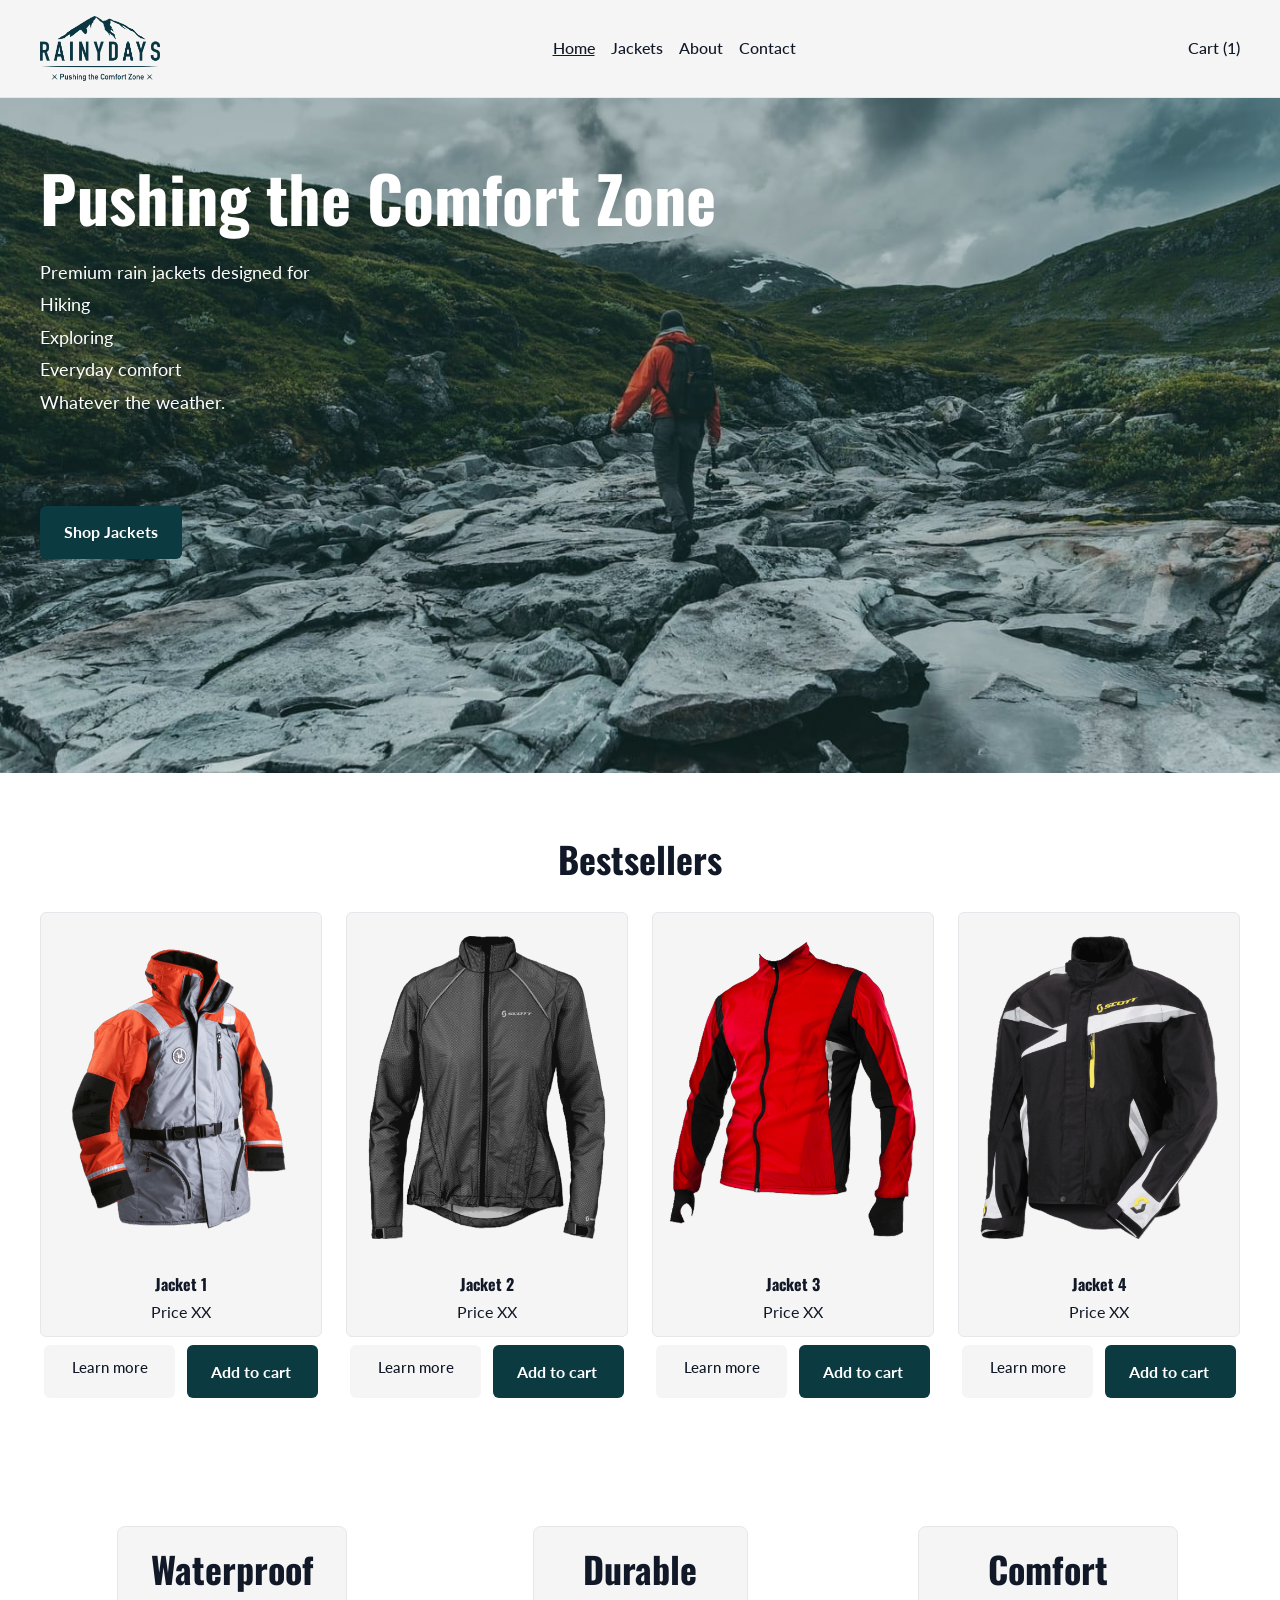
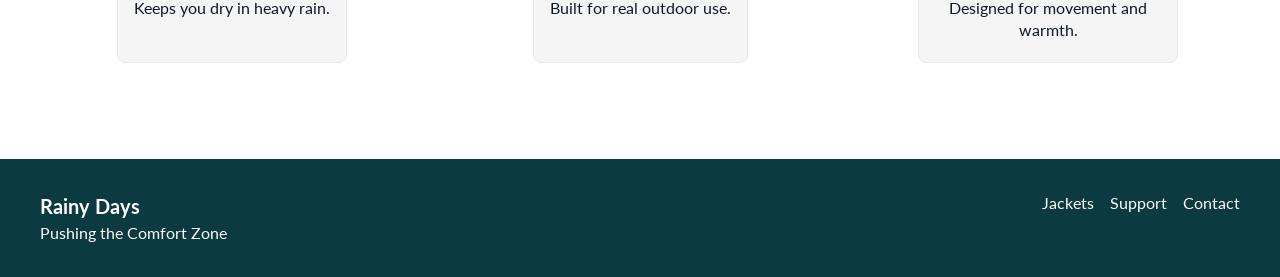
==== index.html @ eaa7d9b7 "Initial Rainy Days HTML and CSS project" ====
<!DOCTYPE html>
<html lang="en">
<head>
  <meta charset="UTF-8" />
  <meta name="viewport" content="width=device-width, initial-scale=1.0" />

  <title>Rainy Days | Home</title>
  <meta
    name="description"
    content="Premium rain jackets designed for outdoor adventures. Stay dry, comfortable, and ready for any weather."
  />

  <link rel="stylesheet" href="css/styles.css" />
  <link href="https://fonts.googleapis.com/css2?family=Oswald:wght@400;600;700&family=Lato:wght@300;400;700&display=swap" rel="stylesheet">
</head>

<body>
  <header class="site-header">
    <div class="container">
      <nav class="main-nav">
        <a href="index.html" class="logo">
          <img src="images/logos/Logo.png" alt="Rainy Days logo" class="logo-image" />
        </a>

        <ul class="nav-links">
          <li><a href="index.html" aria-current="page">Home</a></li>
          <li><a href="jackets.html">Jackets</a></li>
          <li><a href="coming-soon.html">About</a></li>
          <li><a href="coming-soon.html">Contact</a></li>
        </ul>

        <a href="cart.html" class="cart-link">Cart (1)</a>
      </nav>
    </div>
  </header>

  <main>
    <section class="hero">
      <div class="container hero-content">
        <div class="hero-text">
          <h1>Pushing the Comfort Zone</h1>
          <p>
            Premium rain jackets designed for<br>
            Hiking<br>
            Exploring<br>
            Everyday comfort<br>
            Whatever the weather.
          </p>
          <a href="jackets.html" class="button hero-button">Shop Jackets</a>
        </div>
      </div>
    </section>

    <section class="bestsellers section-spacing">
      <div class="container">
        <h2 class="section-title">Bestsellers</h2>

        <div class="product-grid">
          <article class="product-card">

            <div class="product-card-box">
              <a href="product.html" class="product-image-link">
                <img src="images/products/Jacket-1.png" alt="Orange and grey waterproof jacket for outdoor adventures" />
              </a>

              <div class="product-card-body">
                <h3><a href="product.html" class="product-title-link">Jacket 1</a></h3>
                <p class="price">Price XX</p>
              </div>
            </div>

            <div class="product-card-actions">
              <a href="product.html" class="card-link">Learn more</a>
              <a href="cart.html" class="button">Add to cart</a>
            </div>

          </article>

          <article class="product-card">

            <div class="product-card-box">
              <a href="product.html" class="product-image-link">
                <img src="images/products/Jacket-2.png" alt="Lightweight grey outdoor jacket suitable for active use and changing weather conditions" />
              </a>

              <div class="product-card-body">
                <h3><a href="product.html" class="product-title-link">Jacket 2</a></h3>
                <p class="price">Price XX</p>
              </div>
            </div>

            <div class="product-card-actions">
              <a href="product.html" class="card-link">Learn more</a>
              <a href="cart.html" class="button">Add to cart</a>
            </div>

          </article>

          <article class="product-card">

            <div class="product-card-box">
              <a href="product.html" class="product-image-link">
                <img src="images/products/Jacket-3.png" alt="Red performance jacket designed for movement, comfort and outdoor activities" />
              </a>

              <div class="product-card-body">
                <h3><a href="product.html" class="product-title-link">Jacket 3</a></h3>
                <p class="price">Price XX</p>
              </div>
            </div>

            <div class="product-card-actions">
              <a href="product.html" class="card-link">Learn more</a>
              <a href="cart.html" class="button">Add to cart</a>
            </div>

          </article>

          <article class="product-card">

            <div class="product-card-box">
                            <a href="product.html" class="product-image-link">
                <img src="images/products/Jacket-4.png" alt="Black and grey technical rain jacket built for durability and everyday outdoor use" />
              </a>

              <div class="product-card-body">
                <h3><a href="product.html" class="product-title-link">Jacket 4</a></h3>
                <p class="price">Price XX</p>
              </div>
            </div>

            <div class="product-card-actions">
              <a href="product.html" class="card-link">Learn more</a>
              <a href="cart.html" class="button">Add to cart</a>
            </div>

          </article>
        </div>
      </div>
    </section>

    <section class="features section-spacing">
      <div class="container">
        <div class="feature-grid">
          <article class="feature-card">
            <h2>Waterproof</h2>
            <p>Keeps you dry in heavy rain.</p>
          </article>

          <article class="feature-card">
            <h2>Durable</h2>
            <p>Built for real outdoor use.</p>
          </article>

          <article class="feature-card">
            <h2>Comfort</h2>
            <p>Designed for movement and warmth.</p>
          </article>
        </div>
      </div>
    </section>
  </main>

  <footer class="site-footer">
    <div class="container footer-content">
      <div>
        <p class="footer-brand">Rainy Days</p>
        <p>Pushing the Comfort Zone</p>
      </div>

      <nav aria-label="Footer navigation">
        <ul class="footer-links">
          <li><a href="jackets.html">Jackets</a></li>
          <li><a href="coming-soon.html">Support</a></li>
          <li><a href="coming-soon.html">Contact</a></li>
        </ul>
      </nav>
    </div>
  </footer>
</body>
</html>
---- css/styles.css ----
/* =========================
   RESET
========================= */
* {
  margin: 0;
  padding: 0;
  box-sizing: border-box;
}

/* =========================
   ROOT / DESIGN TOKENS
========================= */
:root {
  --color-primary: #0b3a40;
  --color-primary-hover: #14646e;
  --color-background: #ffffff;
  --color-surface: #f5f5f5;
  --color-text: #111827;
  --color-muted: #6b7280;
  --color-border: #e5e7eb;

  --max-width: 1200px;
  --border-radius: 10px;
  --shadow-soft: 0 4px 12px rgba(0, 0, 0, 0.08);
}

/* =========================
   BASE
========================= */
html {
  scroll-behavior: smooth;
}

body {
  font-family: 'Lato', sans-serif;
  line-height: 1.5;
  background-color: var(--color-background);
  color: var(--color-text);
}

h1, h2, h3 {
  font-family: 'Oswald', sans-serif;
}

img {
  display: block;
  width: 100%;
  height: auto;
}

a {
  color: inherit;
}

.container {
  width: min(100% - 2rem, var(--max-width));
  margin: 0 auto;
}

.section-spacing {
  padding: 4rem 0;
}

/* =========================
   TYPOGRAPHY
========================= */
h1,
h2,
h3 {
  line-height: 1.2;
}

h1 {
  font-size: clamp(2.5rem, 5vw, 4.5rem);
}

h2 {
  font-size: clamp(1.75rem, 3vw, 2.25rem);
  margin-bottom: 1.5rem;
}

h3 {
  font-size: 1.25rem;
}

p {
  color: var(--color-text);
}

.price {
  font-weight: 700;
}
.section-title {
  text-align: center;
  margin-bottom: 2rem;
}

/* =========================
   BUTTONS / LINKS
========================= */
.button {
  display: inline-block;
  background-color: var(--color-primary);
  color: var(--color-background);
  text-decoration: none;
  padding: 0.9rem 1.5rem;
  border-radius: 6px;
  font-weight: 700;
  transition: background-color 0.2s ease;
}

.button:hover,
.button:focus-visible {
  background-color: var(--color-primary-hover);
}

.button-small {
  padding: 0.7rem 1rem;
  font-size: 0.95rem;
}

.text-link {
  text-decoration: none;
  font-weight: 600;
}

.text-link:hover,
.text-link:focus-visible {
  text-decoration: underline;
}

/* =========================
   HEADER / NAV
========================= */
.site-header {
  background-color: var(--color-surface);
  border-bottom: 1px solid var(--color-border);
  padding: 1rem 0;
}

.main-nav {
  display: grid;
  grid-template-columns: 1fr;
  gap: 1rem;
  align-items: center;
}

.logo {
  display: inline-block;
  text-decoration: none;
}

.logo-image {
  width: 120px;
  height: auto;
}

.nav-links {
  list-style: none;
  display: flex;
  flex-wrap: wrap;
  gap: 1rem;
}

.nav-links a,
.cart-link {
  text-decoration: none;
  font-weight: 500;
}

.nav-links a:hover,
.nav-links a:focus-visible,
.nav-links a[aria-current="page"],
.cart-link:hover,
.cart-link:focus-visible {
  text-decoration: underline;
}

/* =========================
   HERO
========================= */
.hero {
  min-height: 75vh;
  display: flex;
  align-items: flex-start;
  background-image:
    linear-gradient(rgba(11, 58, 64, 0.35), rgba(11, 58, 64, 0.2)),
    url("../images/hero/Hero.jpg");
  background-size: cover;
  background-position: center;
  background-repeat: no-repeat;
  color: var(--color-background);
}

.hero-content {
  padding: 6rem 0;
}

.hero-text {
  max-width: 48rem;
  display: flex;
  flex-direction: column;
  justify-content: center;
  gap: 1.5rem;
  margin-top: -2rem;
}

.hero-text h1 {
  color: var(--color-background);
  font-size: clamp(2.4rem, 5vw, 4.5rem);
  line-height: 1.1;
  max-width: 100%;
}

.hero-text p {
  color: var(--color-background);
  max-width: 22rem;
  font-size: 1.125rem;
  line-height: 1.8;
}

.hero-button {
  margin-top: 4rem;
  align-self: flex-start;
}

/* =========================
   PRODUCT GRID
========================= */
.product-grid {
  display: grid;
  gap: 1.5rem;
}

.product-card {
  background-color: var(--color-background);
  border-radius: 6px;
  overflow: visible;
}

.product-card img {
  aspect-ratio: 4 / 5;
  object-fit: contain;
  padding: 1rem;
}

.product-card-body {
  text-align: center;
  padding: 0.75rem 1rem 0.75rem;
}

.product-card-body h3 {
  margin-bottom: 0.4rem;
  font-size: 1rem;
}

.product-card .price {
  font-weight: 400;
}

.product-card-actions {
  display: grid;
  grid-template-columns: 1fr 1fr;
  gap: 0.75rem;
  padding: 0 0.25rem 0;
  margin-top: 0.5rem;
}

.product-card-box {
  background-color: var(--color-surface);
  border: 1px solid var(--color-border);
  border-radius: 6px;
  overflow: hidden;
}

.card-link {
  display: inline-block;
  text-align: center;
  text-decoration: none;
  background-color: var(--color-surface);
  border: none;
  border-radius: 6px;
  padding: 0.65rem 0.75rem;
  font-weight: 500;
  font-size: 0.95rem;
}

.card-link:hover,
.card-link:focus-visible {
  background-color: var(--color-primary-hover);
}

.product-image-link {
  display: block;
}

.product-title-link {
  text-decoration: none;
  color: inherit;
}

.product-title-link:hover,
.product-title-link:focus-visible {
  text-decoration: underline;
}

/* =========================
   FEATURES
========================= */
.feature-grid {
  display: grid;
  gap: 1.5rem;
  justify-content: center;
}

.feature-card {
  background-color: var(--color-surface);
  border: 1px solid var(--color-border);
  border-radius: 8px;
  padding: 1.25rem 1rem;
  text-align: center;
  max-width: 260px;
  margin: 0 auto;
}

.feature-card h2 {
  margin-bottom: 0.4rem;
}

.feature-card p {
  line-height: 1.4;
}

/* =========================
   LISTING PAGE
========================= */
.listing-intro {
  background-color: var(--color-background);
  padding-bottom: 1.5rem;
  text-align: center;
}

.listing-description {
  max-width: 42rem;
  margin: 0.5rem auto 0;
  font-size: 1.05rem;
}

.jackets-page {
  background-color: var(--color-background);
  padding-top: 1.5rem;
}

.jackets-layout {
  display: flex;
  flex-direction: column;
  gap: 2rem;
}

.filters {
  background-color: var(--color-surface);
  border: 1px solid var(--color-border);
  border-radius: 8px;
  padding: 1.5rem;
  display: grid;
  gap: 1.5rem;
}

.filter-group h2 {
  font-size: 1.25rem;
  margin-bottom: 0.75rem;
}

.filter-group label {
  display: block;
  margin-bottom: 0.5rem;
  cursor: pointer;
}

.filter-group input {
  margin-right: 0.5rem;
}

.listing-grid {
  grid-template-columns: repeat(1, 1fr);
}

/* =========================
   PRODUCT PAGE
========================= */
.product-page,
.related-products {
  background-color: var(--color-background);
}

.product-layout {
  display: grid;
  gap: 2rem;
  align-items: stretch;
}

.product-image-panel,
.product-details-panel {
  background-color: var(--color-surface);
  border: 1px solid var(--color-border);
  border-radius: 8px;
  padding: 1.5rem;
  height: 100%;
  display: flex;
  flex-direction: column;
  align-items: center;
  text-align: left;
}

.product-image-panel {
  display: flex;
  align-items: center;
  justify-content: center;
}

.product-main-image {
  width: 100%;
  max-height: 540px;
  object-fit: contain;
}

.product-price {
  font-size: 1.5rem;
  font-weight: 700;
  margin-top: 0.5rem;
  margin-bottom: 1.5rem;
}

.product-subheading {
  font-size: 1.1rem;
  margin-bottom: 0.75rem;
}

.size-selector {
  margin-bottom: 1.5rem;
}

.size-options {
  display: flex;
  flex-wrap: wrap;
  gap: 0.75rem;
  justify-content: center;
}

.size-button {
  display: inline-flex;
  align-items: center;
  justify-content: center;
  min-width: 52px;
  text-align: center;
  background-color: var(--color-muted);
  border: 1px solid var(--color-border);
  border-radius: 6px;
  padding: 0.65rem 0.9rem;
  font-weight: 600;
}

.size-button-active {
  background-color: var(--color-primary-hover);
  color: var(--color-background);
  border-color: var(--color-border);
}

.quantity-add {
  display: flex;
  align-items: flex-end;
  justify-content: center;
  gap: 1rem;
  margin-bottom: 1.5rem;
}

.quantity-box {
  max-width: 100px;
}

.quantity-display {
  display: flex;
  align-items: center;
  justify-content: center;
  min-height: 50px;
  background-color: var(--color-muted);
  color: var(--color-background);
  border: 1px solid var(--color-border);
  border-radius: 6px;
  font-weight: 600;
}

.product-add-button {
  align-self: flex-end;
}

.product-features-list {
  margin-bottom: 1.5rem;
}

.product-features-list ul {
  padding-left: 1.25rem;
}

.product-features-list li + li {
  margin-top: 0.5rem;
}

.product-description p {
  max-width: 42rem;
}

.visually-hidden {
  position: absolute;
  width: 1px;
  height: 1px;
  padding: 0;
  margin: -1px;
  overflow: hidden;
  clip: rect(0, 0, 0, 0);
  white-space: nowrap;
  border: 0;
}

/* =========================
   CART PAGE
========================= */
.cart-page {
  background-color: var(--color-background);
}

.cart-container {
  max-width: 900px;
}

.cart-header {
  text-align: center;
  margin-bottom: 2rem;
}

.cart-subtitle {
  margin-top: 0.5rem;
  font-size: 1.1rem;
}

.checkout-steps {
  margin-top: 0.75rem;
  font-weight: 500;
}

.active-step {
  color: var(--color-primary);
  font-weight: 700;
}

.cart-item-panel,
.order-summary-panel {
  background-color: var(--color-surface);
  border: 1px solid var(--color-border);
  border-radius: 8px;
  padding: 1.5rem;
}

.cart-item-panel {
  margin-bottom: 1.5rem;
}

.cart-panel-title {
  font-size: 1.3rem;
  margin-bottom: 1rem;
}

.cart-item {
  display: grid;
  gap: 1.5rem;
  align-items: center;
}

.cart-item-image {
  max-width: 220px;
}

.cart-item-image img {
  width: 100%;
  object-fit: contain;
}

.cart-item-details h3 {
  margin-bottom: 0.75rem;
}

.cart-item-details p + p {
  margin-top: 0.75rem;
}

.cart-amount-row {
  margin-top: 0.75rem;
}

.cart-amount-controls {
  display: inline-flex;
  align-items: center;
  gap: 0.5rem;
  margin-left: 0.5rem;
}

.cart-control,
.cart-quantity {
  display: inline-flex;
  align-items: center;
  justify-content: center;
  min-width: 32px;
  min-height: 32px;
  background-color: var(--color-muted);
  border: 1px solid var(--color-border);
  border-radius: 4px;
  font-weight: 600;
}

.summary-row {
  display: flex;
  justify-content: space-between;
  gap: 1rem;
  padding: 0.5rem 0;
}

.summary-total {
  margin-top: 0.75rem;
  padding-top: 0.75rem;
  border-top: 1px solid var(--color-muted);
  font-weight: 700;
}

.cart-actions {
  display: flex;
  flex-direction: column;
  align-items: flex-end;
  gap: 1rem;
  margin-top: 1.5rem;
}

/* =========================
   CHECKOUT PAGE
========================= */
.checkout-page {
  background-color: var(--color-background);
}

.checkout-container {
  max-width: 1000px;
}

.checkout-header {
  text-align: center;
  margin-bottom: 2rem;
}

.checkout-subtitle {
  margin-top: 0.5rem;
  font-size: 1.1rem;
}

.checkout-layout {
  display: grid;
  gap: 1.5rem;
  margin-bottom: 2rem;
}

.checkout-item-panel,
.payment-panel {
  background-color: var(--color-surface);
  border: 1px solid var(--color-border);
  border-radius: 8px;
  padding: 1.5rem;
}

.payment-title {
  text-align: center;
  font-size: 1.3rem;
  margin-bottom: 1rem;
}

.payment-form {
  display: flex;
  flex-direction: column;
  align-items: center;
  gap: 1rem;
}

.payment-input {
  width: 100%;
  max-width: 420px;
  padding: 0.9rem 1rem;
  border: 1px solid var(--color-border);
  border-radius: 6px;
  background-color: var(--color-background);
  font: inherit;
}

.payment-icons img {
  max-width: 180px;
  height: auto;
}

.checkout-actions {
  display: flex;
  flex-direction: column;
  align-items: center;
  gap: 1rem;
  margin-top: 0.5rem;
}

.checkout-actions .button,
.checkout-actions button.button {
  border: none;
  cursor: pointer;
  font: inherit;
}

.checkout-complete {
  width: 100%;
  margin-top: 1.5rem;
}

/* =========================
   CONFIRMED PAGE
========================= */
.confirmed-page {
  background-color: var(--color-background);
}

.confirmed-container {
  max-width: 360px;
  margin: 0 auto;
  text-align: center;
}

.confirmed-header {
  text-align: center;
  margin-bottom: 2rem;
}

.confirmed-subtitle {
  margin-top: 0.5rem;
  font-size: 1.1rem;
}

.confirmation-panel,
.newsletter-panel {
  background-color: var(--color-surface);
  border: 1px solid var(--color-border);
  border-radius: 8px;
  padding: 1.5rem;
}

.confirmation-panel {
  margin-bottom: 1.5rem;
}

.shipping-text {
  margin-bottom: 1.5rem;
}

.confirmed-item {
  display: grid;
  gap: 1.5rem;
  align-items: center;
  margin-bottom: 1.5rem;
}

.confirmed-item-image {
  max-width: 180px;
}

.confirmed-item-image img {
  width: 100%;
  object-fit: contain;
}

.confirmed-item-details h3 {
  margin-bottom: 0.75rem;
}

.confirmed-item-details p + p {
  margin-top: 0.5rem;
}

.confirmation-meta + .confirmation-meta {
  margin-top: 0.75rem;
}

.newsletter-panel {
  text-align: center;
}

/* =========================
   COMING SOON PAGE
========================= */
.coming-soon-page {
  background-color: var(--color-background);
  min-height: 60vh;
  display: flex;
  align-items: center;
}

.coming-soon-container {
  max-width: 640px;
  margin: 0 auto;
  text-align: center;
  background-color: var(--color-surface);
  border: 1px solid var(--color-border);
  border-radius: 8px;
  padding: 2rem;
}

.coming-soon-text {
  margin-top: 1rem;
}

.coming-soon-actions {
  display: flex;
  flex-direction: column;
  align-items: center;
  gap: 1rem;
  margin-top: 2rem;
}

/* =========================
   FOOTER
========================= */
.site-footer {
  background-color: var(--color-primary);
  color: var(--color-background);
  padding: 2rem 0;
  margin-top: 2rem;
}

.footer-content {
  display: flex;
  flex-direction: column;
  gap: 1.5rem;
}

.footer-brand {
  font-size: 1.25rem;
  font-weight: 700;
  color: var(--color-background);
}
.site-footer p {
  color: var(--color-background);
}

.footer-links {
  list-style: none;
  display: flex;
  flex-wrap: wrap;
  gap: 1rem;
}

.footer-links a {
  text-decoration: none;
  color: var(--color-background);
}

.footer-links a:hover,
.footer-links a:focus-visible {
  text-decoration: underline;
}

/* =========================
   RESPONSIVE
========================= */
@media (min-width: 768px) {
  .main-nav {
    grid-template-columns: auto 1fr auto;
    gap: 2rem;
  }

  .nav-links {
    justify-content: center;
  }

  .product-grid {
    grid-template-columns: repeat(2, 1fr);
  }

  .feature-grid {
    grid-template-columns: repeat(3, 1fr);
  }

  .hero-text h1 {
    white-space: normal;
  }

  .footer-content {
    flex-direction: row;
    justify-content: space-between;
    align-items: start;
  }

  .listing-grid {
    grid-template-columns: repeat(2, 1fr);
  }

  .filters {
    grid-template-columns: repeat(3, 1fr);
    align-items: start;
  }

  .quantity-add {
    flex-direction: row;
    align-items: end;
  }

  .cart-item {
    grid-template-columns: auto 1fr;
  }

  .checkout-layout {
    grid-template-columns: 1fr 1fr;
    align-items: start;
  }

  .checkout-actions {
    flex-direction: column;
    align-items: center;
  }

  .confirmed-item {
    grid-template-columns: auto 1fr;
  }

  .coming-soon-actions {
    flex-direction: row;
    justify-content: center;
  }
}

@media (min-width: 1024px) {
  .product-grid {
    grid-template-columns: repeat(4, 1fr);
  }

  .hero-text h1 {
    white-space: nowrap;
  }

  .listing-grid {
    grid-template-columns: repeat(4, 1fr);
  } 
 
  .product-layout {
    grid-template-columns: 1.1fr 0.9fr;
  }

  .product-details-panel {
    display: flex;
    flex-direction: column;
    justify-content: center;
  }
}
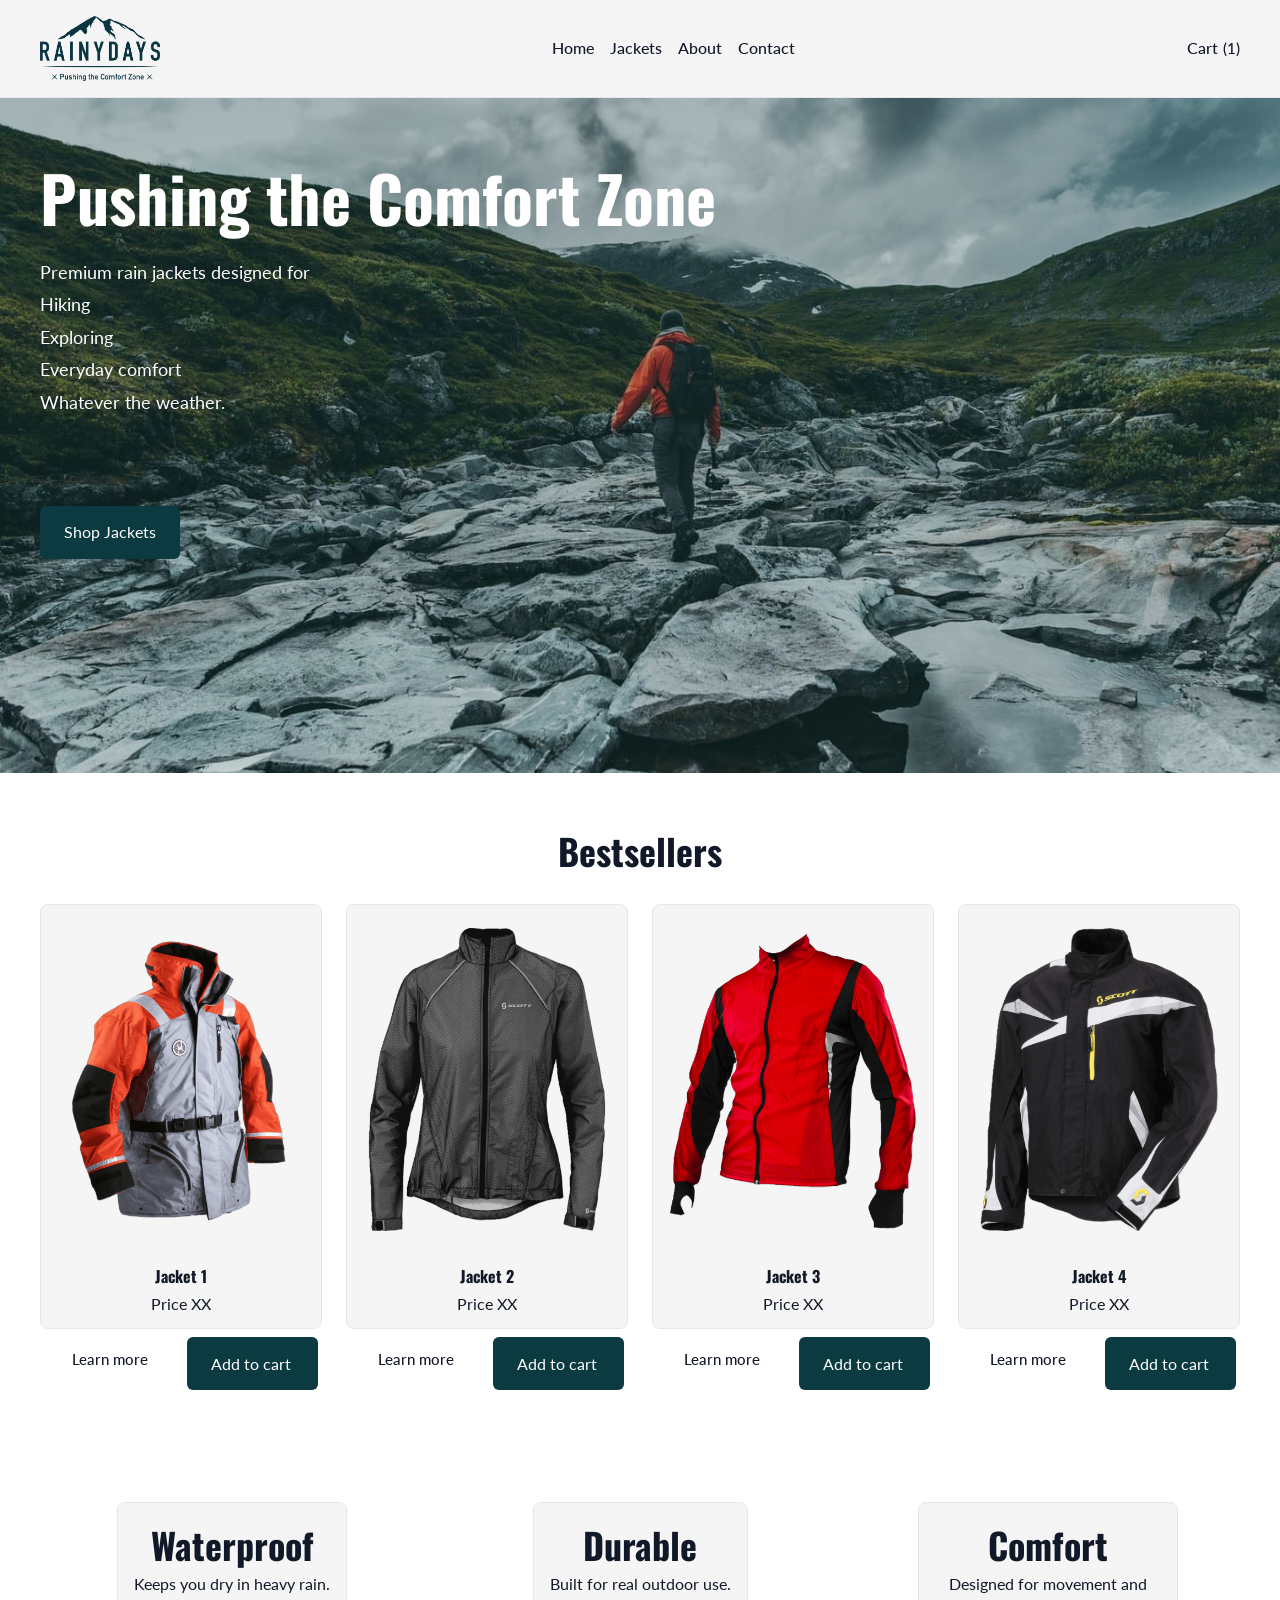
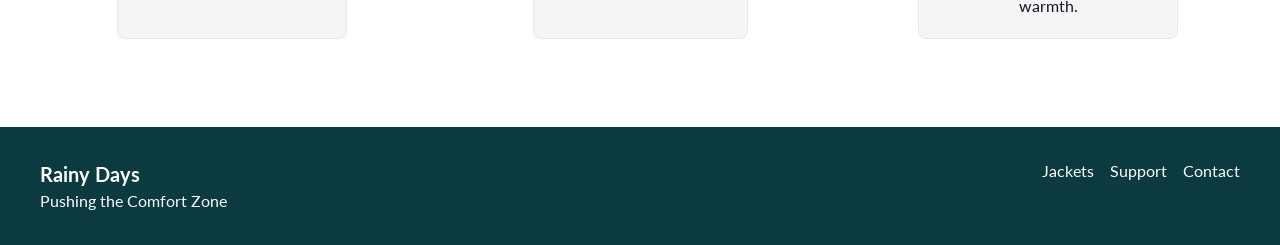
==== commit 0c3ea779: "Fix hamburger menu and responsive cart icon" ====
--- a/index.html
+++ b/index.html
@@ -22,14 +22,24 @@
           <img src="images/logos/Logo.png" alt="Rainy Days logo" class="logo-image" />
         </a>
 
+        <input type="checkbox" id="menu-toggle" />
+
+        <label for="menu-toggle" class="hamburger" aria-label="Open navigation menu">
+          ☰
+        </label>
+
         <ul class="nav-links">
-          <li><a href="index.html" aria-current="page">Home</a></li>
+          <li><a href="index.html">Home</a></li>
           <li><a href="jackets.html">Jackets</a></li>
           <li><a href="coming-soon.html">About</a></li>
           <li><a href="coming-soon.html">Contact</a></li>
         </ul>
 
-        <a href="cart.html" class="cart-link">Cart (1)</a>
+        <a href="cart.html" class="cart-link" aria-current="page">
+          <span class="cart-text">Cart</span>
+          <span class="cart-icon" aria-hidden="true">🛒</span>
+          <span class="cart-count">(1)</span>
+        </a>
       </nav>
     </div>
   </header>
--- a/css/styles.css
+++ b/css/styles.css
@@ -38,8 +38,27 @@
   color: var(--color-text);
 }
 
-h1, h2, h3 {
+h1,
+h2,
+h3 {
   font-family: 'Oswald', sans-serif;
+  line-height: 1.2;
+}
+
+h1 {
+  font-size: clamp(2.5rem, 5vw, 4.5rem);
+}
+
+h2 {
+  font-size: clamp(1.75rem, 3vw, 2.25rem);
+}
+
+h3 {
+  font-size: 1.25rem;
+}
+
+p {
+  color: var(--color-text);
 }
 
 img {
@@ -58,458 +77,17 @@
 }
 
 .section-spacing {
-  padding: 4rem 0;
-}
-
-/* =========================
-   TYPOGRAPHY
-========================= */
-h1,
-h2,
-h3 {
-  line-height: 1.2;
-}
-
-h1 {
-  font-size: clamp(2.5rem, 5vw, 4.5rem);
-}
-
-h2 {
-  font-size: clamp(1.75rem, 3vw, 2.25rem);
-  margin-bottom: 1.5rem;
-}
-
-h3 {
-  font-size: 1.25rem;
-}
-
-p {
-  color: var(--color-text);
-}
-
-.price {
-  font-weight: 700;
-}
+  padding: 3.5rem 0;
+}
+
 .section-title {
   text-align: center;
   margin-bottom: 2rem;
 }
 
 /* =========================
-   BUTTONS / LINKS
-========================= */
-.button {
-  display: inline-block;
-  background-color: var(--color-primary);
-  color: var(--color-background);
-  text-decoration: none;
-  padding: 0.9rem 1.5rem;
-  border-radius: 6px;
-  font-weight: 700;
-  transition: background-color 0.2s ease;
-}
-
-.button:hover,
-.button:focus-visible {
-  background-color: var(--color-primary-hover);
-}
-
-.button-small {
-  padding: 0.7rem 1rem;
-  font-size: 0.95rem;
-}
-
-.text-link {
-  text-decoration: none;
-  font-weight: 600;
-}
-
-.text-link:hover,
-.text-link:focus-visible {
-  text-decoration: underline;
-}
-
-/* =========================
-   HEADER / NAV
-========================= */
-.site-header {
-  background-color: var(--color-surface);
-  border-bottom: 1px solid var(--color-border);
-  padding: 1rem 0;
-}
-
-.main-nav {
-  display: grid;
-  grid-template-columns: 1fr;
-  gap: 1rem;
-  align-items: center;
-}
-
-.logo {
-  display: inline-block;
-  text-decoration: none;
-}
-
-.logo-image {
-  width: 120px;
-  height: auto;
-}
-
-.nav-links {
-  list-style: none;
-  display: flex;
-  flex-wrap: wrap;
-  gap: 1rem;
-}
-
-.nav-links a,
-.cart-link {
-  text-decoration: none;
-  font-weight: 500;
-}
-
-.nav-links a:hover,
-.nav-links a:focus-visible,
-.nav-links a[aria-current="page"],
-.cart-link:hover,
-.cart-link:focus-visible {
-  text-decoration: underline;
-}
-
-/* =========================
-   HERO
-========================= */
-.hero {
-  min-height: 75vh;
-  display: flex;
-  align-items: flex-start;
-  background-image:
-    linear-gradient(rgba(11, 58, 64, 0.35), rgba(11, 58, 64, 0.2)),
-    url("../images/hero/Hero.jpg");
-  background-size: cover;
-  background-position: center;
-  background-repeat: no-repeat;
-  color: var(--color-background);
-}
-
-.hero-content {
-  padding: 6rem 0;
-}
-
-.hero-text {
-  max-width: 48rem;
-  display: flex;
-  flex-direction: column;
-  justify-content: center;
-  gap: 1.5rem;
-  margin-top: -2rem;
-}
-
-.hero-text h1 {
-  color: var(--color-background);
-  font-size: clamp(2.4rem, 5vw, 4.5rem);
-  line-height: 1.1;
-  max-width: 100%;
-}
-
-.hero-text p {
-  color: var(--color-background);
-  max-width: 22rem;
-  font-size: 1.125rem;
-  line-height: 1.8;
-}
-
-.hero-button {
-  margin-top: 4rem;
-  align-self: flex-start;
-}
-
-/* =========================
-   PRODUCT GRID
-========================= */
-.product-grid {
-  display: grid;
-  gap: 1.5rem;
-}
-
-.product-card {
-  background-color: var(--color-background);
-  border-radius: 6px;
-  overflow: visible;
-}
-
-.product-card img {
-  aspect-ratio: 4 / 5;
-  object-fit: contain;
-  padding: 1rem;
-}
-
-.product-card-body {
-  text-align: center;
-  padding: 0.75rem 1rem 0.75rem;
-}
-
-.product-card-body h3 {
-  margin-bottom: 0.4rem;
-  font-size: 1rem;
-}
-
-.product-card .price {
-  font-weight: 400;
-}
-
-.product-card-actions {
-  display: grid;
-  grid-template-columns: 1fr 1fr;
-  gap: 0.75rem;
-  padding: 0 0.25rem 0;
-  margin-top: 0.5rem;
-}
-
-.product-card-box {
-  background-color: var(--color-surface);
-  border: 1px solid var(--color-border);
-  border-radius: 6px;
-  overflow: hidden;
-}
-
-.card-link {
-  display: inline-block;
-  text-align: center;
-  text-decoration: none;
-  background-color: var(--color-surface);
-  border: none;
-  border-radius: 6px;
-  padding: 0.65rem 0.75rem;
-  font-weight: 500;
-  font-size: 0.95rem;
-}
-
-.card-link:hover,
-.card-link:focus-visible {
-  background-color: var(--color-primary-hover);
-}
-
-.product-image-link {
-  display: block;
-}
-
-.product-title-link {
-  text-decoration: none;
-  color: inherit;
-}
-
-.product-title-link:hover,
-.product-title-link:focus-visible {
-  text-decoration: underline;
-}
-
-/* =========================
-   FEATURES
-========================= */
-.feature-grid {
-  display: grid;
-  gap: 1.5rem;
-  justify-content: center;
-}
-
-.feature-card {
-  background-color: var(--color-surface);
-  border: 1px solid var(--color-border);
-  border-radius: 8px;
-  padding: 1.25rem 1rem;
-  text-align: center;
-  max-width: 260px;
-  margin: 0 auto;
-}
-
-.feature-card h2 {
-  margin-bottom: 0.4rem;
-}
-
-.feature-card p {
-  line-height: 1.4;
-}
-
-/* =========================
-   LISTING PAGE
-========================= */
-.listing-intro {
-  background-color: var(--color-background);
-  padding-bottom: 1.5rem;
-  text-align: center;
-}
-
-.listing-description {
-  max-width: 42rem;
-  margin: 0.5rem auto 0;
-  font-size: 1.05rem;
-}
-
-.jackets-page {
-  background-color: var(--color-background);
-  padding-top: 1.5rem;
-}
-
-.jackets-layout {
-  display: flex;
-  flex-direction: column;
-  gap: 2rem;
-}
-
-.filters {
-  background-color: var(--color-surface);
-  border: 1px solid var(--color-border);
-  border-radius: 8px;
-  padding: 1.5rem;
-  display: grid;
-  gap: 1.5rem;
-}
-
-.filter-group h2 {
-  font-size: 1.25rem;
-  margin-bottom: 0.75rem;
-}
-
-.filter-group label {
-  display: block;
-  margin-bottom: 0.5rem;
-  cursor: pointer;
-}
-
-.filter-group input {
-  margin-right: 0.5rem;
-}
-
-.listing-grid {
-  grid-template-columns: repeat(1, 1fr);
-}
-
-/* =========================
-   PRODUCT PAGE
-========================= */
-.product-page,
-.related-products {
-  background-color: var(--color-background);
-}
-
-.product-layout {
-  display: grid;
-  gap: 2rem;
-  align-items: stretch;
-}
-
-.product-image-panel,
-.product-details-panel {
-  background-color: var(--color-surface);
-  border: 1px solid var(--color-border);
-  border-radius: 8px;
-  padding: 1.5rem;
-  height: 100%;
-  display: flex;
-  flex-direction: column;
-  align-items: center;
-  text-align: left;
-}
-
-.product-image-panel {
-  display: flex;
-  align-items: center;
-  justify-content: center;
-}
-
-.product-main-image {
-  width: 100%;
-  max-height: 540px;
-  object-fit: contain;
-}
-
-.product-price {
-  font-size: 1.5rem;
-  font-weight: 700;
-  margin-top: 0.5rem;
-  margin-bottom: 1.5rem;
-}
-
-.product-subheading {
-  font-size: 1.1rem;
-  margin-bottom: 0.75rem;
-}
-
-.size-selector {
-  margin-bottom: 1.5rem;
-}
-
-.size-options {
-  display: flex;
-  flex-wrap: wrap;
-  gap: 0.75rem;
-  justify-content: center;
-}
-
-.size-button {
-  display: inline-flex;
-  align-items: center;
-  justify-content: center;
-  min-width: 52px;
-  text-align: center;
-  background-color: var(--color-muted);
-  border: 1px solid var(--color-border);
-  border-radius: 6px;
-  padding: 0.65rem 0.9rem;
-  font-weight: 600;
-}
-
-.size-button-active {
-  background-color: var(--color-primary-hover);
-  color: var(--color-background);
-  border-color: var(--color-border);
-}
-
-.quantity-add {
-  display: flex;
-  align-items: flex-end;
-  justify-content: center;
-  gap: 1rem;
-  margin-bottom: 1.5rem;
-}
-
-.quantity-box {
-  max-width: 100px;
-}
-
-.quantity-display {
-  display: flex;
-  align-items: center;
-  justify-content: center;
-  min-height: 50px;
-  background-color: var(--color-muted);
-  color: var(--color-background);
-  border: 1px solid var(--color-border);
-  border-radius: 6px;
-  font-weight: 600;
-}
-
-.product-add-button {
-  align-self: flex-end;
-}
-
-.product-features-list {
-  margin-bottom: 1.5rem;
-}
-
-.product-features-list ul {
-  padding-left: 1.25rem;
-}
-
-.product-features-list li + li {
-  margin-top: 0.5rem;
-}
-
-.product-description p {
-  max-width: 42rem;
-}
-
+   ACCESSIBILITY
+========================= */
 .visually-hidden {
   position: absolute;
   width: 1px;
@@ -523,6 +101,484 @@
 }
 
 /* =========================
+   BUTTONS / LINKS
+========================= */
+.button {
+  display: inline-block;
+  background-color: var(--color-primary);
+  color: var(--color-background);
+  text-decoration: none;
+  padding: 0.9rem 1.5rem;
+  border-radius: 6px;
+  font-weight: 700;
+  transition: background-color 0.2s ease;
+  border: none;
+  cursor: pointer;
+  font: inherit;
+}
+
+.button:hover,
+.button:focus-visible {
+  background-color: var(--color-primary-hover);
+}
+
+.button-small {
+  padding: 0.7rem 1rem;
+  font-size: 0.95rem;
+}
+
+.text-link {
+  text-decoration: none;
+  font-weight: 600;
+}
+
+.text-link:hover,
+.text-link:focus-visible {
+  text-decoration: underline;
+}
+
+/* =========================
+   HEADER / NAV
+========================= */
+.site-header {
+  background-color: var(--color-surface);
+  border-bottom: 1px solid var(--color-border);
+  padding: 1rem 0;
+}
+
+.main-nav {
+  display: grid;
+  grid-template-columns: auto 1fr auto;
+  align-items: center;
+  gap: 1rem;
+}
+
+.logo {
+  display: inline-block;
+  text-decoration: none;
+  grid-column: 1;
+}
+
+.logo-image {
+  width: 120px;
+  height: auto;
+}
+
+#menu-toggle {
+  display: none;
+}
+
+.hamburger {
+  display: block;
+  grid-column: 3;
+  justify-self: end;
+  font-size: 2rem;
+  line-height: 1;
+  cursor: pointer;
+}
+
+.nav-links {
+  display: none;
+  grid-column: 1 / -1;
+  list-style: none;
+  flex-direction: column;
+  gap: 1rem;
+  padding-top: 0.5rem;
+}
+
+#menu-toggle:checked + .hamburger + .nav-links {
+  display: flex;
+}
+
+.nav-links a,
+.cart-link {
+  text-decoration: none;
+  font-weight: 500;
+}
+
+.nav-links a:hover,
+.nav-links a:focus-visible,
+.nav-links a[aria-current="page"],
+.cart-link:hover,
+.cart-link:focus-visible {
+  text-decoration: underline;
+}
+
+.cart-link {
+  grid-column: 2;
+  justify-self: end;
+  display: inline-flex;
+  align-items: center;
+  gap: 0.3rem;
+}
+
+.cart-text {
+  display: none;
+}
+
+.cart-icon {
+  font-size: 1.4rem;
+  line-height: 1;
+}
+
+.cart-count {
+  font-weight: 700;
+  font-size: 0.95rem;
+}
+
+/* =========================
+   HERO
+========================= */
+.hero {
+  min-height: 75vh;
+  display: flex;
+  align-items: flex-start;
+  background-image:
+    linear-gradient(rgba(11, 58, 64, 0.35), rgba(11, 58, 64, 0.2)),
+    url("../images/hero/Hero.jpg");
+  background-size: cover;
+  background-position: center;
+  background-repeat: no-repeat;
+  color: var(--color-background);
+}
+
+.hero-content {
+  padding: 6rem 0;
+}
+
+.hero-text {
+  max-width: 48rem;
+  display: flex;
+  flex-direction: column;
+  justify-content: center;
+  gap: 1.5rem;
+  margin-top: -2rem;
+}
+
+.hero-text h1 {
+  color: var(--color-background);
+  font-size: clamp(2.4rem, 5vw, 4.5rem);
+  line-height: 1.1;
+  max-width: 100%;
+}
+
+.hero-text p {
+  color: var(--color-background);
+  max-width: 22rem;
+  font-size: 1.125rem;
+  line-height: 1.8;
+}
+
+.hero-button {
+  margin-top: 4rem;
+  align-self: flex-start;
+}
+
+/* =========================
+   HOMEPAGE SECTIONS
+========================= */
+.bestsellers {
+  background-color: var(--color-background);
+}
+
+.features {
+  background-color: var(--color-background);
+}
+
+/* =========================
+   PRODUCT GRID
+========================= */
+.product-grid {
+  display: grid;
+  gap: 1.5rem;
+}
+
+.product-card {
+  background-color: transparent;
+  border-radius: 8px;
+  overflow: visible;
+}
+
+.product-card-box {
+  background-color: var(--color-surface);
+  border: 1px solid var(--color-border);
+  border-radius: 8px;
+  overflow: hidden;
+}
+
+.product-image-link {
+  display: block;
+}
+
+.product-card img {
+  aspect-ratio: 4 / 5;
+  object-fit: contain;
+  padding: 1rem;
+}
+
+.product-card-body {
+  text-align: center;
+  padding: 0.75rem 1rem 0.75rem;
+}
+
+.product-card-body h3 {
+  margin-bottom: 0.4rem;
+  font-size: 1rem;
+}
+
+.product-title-link {
+  text-decoration: none;
+  color: inherit;
+}
+
+.product-title-link:hover,
+.product-title-link:focus-visible {
+  text-decoration: underline;
+}
+
+.price {
+  font-weight: 400;
+}
+
+.product-card-actions {
+  display: grid;
+  grid-template-columns: 1fr 1fr;
+  gap: 0.75rem;
+  padding: 0 0.25rem 0;
+  margin-top: 0.5rem;
+}
+
+.card-link {
+  display: inline-block;
+  text-align: center;
+  text-decoration: none;
+  background-color: var(--color-background);
+  border: none;
+  border-radius: 6px;
+  padding: 0.65rem 0.75rem;
+  font-weight: 500;
+  font-size: 0.95rem;
+}
+
+.card-link:hover,
+.card-link:focus-visible {
+  background-color: var(--color-border);
+}
+
+/* =========================
+   FEATURES
+========================= */
+.feature-grid {
+  display: grid;
+  gap: 1.5rem;
+  justify-content: center;
+}
+
+.feature-card {
+  background-color: var(--color-surface);
+  border: 1px solid var(--color-border);
+  border-radius: 8px;
+  padding: 1.25rem 1rem;
+  text-align: center;
+  max-width: 260px;
+  margin: 0 auto;
+}
+
+.feature-card h2 {
+  margin-bottom: 0.4rem;
+}
+
+.feature-card p {
+  line-height: 1.4;
+}
+
+/* =========================
+   LISTING PAGE
+========================= */
+.listing-intro {
+  background-color: var(--color-background);
+  padding-bottom: 1.5rem;
+  text-align: center;
+}
+
+.listing-description {
+  max-width: 42rem;
+  margin: 0.5rem auto 0;
+  font-size: 1.05rem;
+}
+
+.jackets-page {
+  background-color: var(--color-background);
+  padding-top: 1.5rem;
+}
+
+.jackets-layout {
+  display: flex;
+  flex-direction: column;
+  gap: 2rem;
+}
+
+.filters {
+  background-color: var(--color-surface);
+  border: 1px solid var(--color-border);
+  border-radius: 8px;
+  padding: 1.5rem;
+  display: grid;
+  gap: 1.5rem;
+}
+
+.filter-group h2 {
+  font-size: 1.25rem;
+  margin-bottom: 0.75rem;
+}
+
+.filter-group label {
+  display: block;
+  margin-bottom: 0.5rem;
+  cursor: pointer;
+}
+
+.filter-group input {
+  margin-right: 0.5rem;
+}
+
+.listing-grid {
+  grid-template-columns: repeat(1, 1fr);
+}
+
+/* =========================
+   PRODUCT PAGE
+========================= */
+.product-page,
+.related-products {
+  background-color: var(--color-background);
+}
+
+.product-layout {
+  display: grid;
+  gap: 2rem;
+  align-items: stretch;
+}
+
+.product-image-panel,
+.product-details-panel {
+  background-color: var(--color-surface);
+  border: 1px solid var(--color-border);
+  border-radius: 8px;
+  padding: 1.5rem;
+  height: 100%;
+}
+
+.product-image-panel {
+  display: flex;
+  align-items: center;
+  justify-content: center;
+}
+
+.product-main-image {
+  width: 100%;
+  max-height: 540px;
+  object-fit: contain;
+}
+
+.product-details-panel {
+  display: flex;
+  flex-direction: column;
+  align-items: center;
+  text-align: center;
+}
+
+.product-price {
+  font-size: 1.5rem;
+  font-weight: 700;
+  margin-top: 0.5rem;
+  margin-bottom: 1.5rem;
+}
+
+.product-subheading {
+  font-size: 1.1rem;
+  margin-bottom: 0.75rem;
+}
+
+.size-selector {
+  margin-bottom: 1.5rem;
+}
+
+.size-options {
+  display: flex;
+  flex-wrap: wrap;
+  gap: 0.75rem;
+  justify-content: center;
+}
+
+.size-button {
+  display: inline-flex;
+  align-items: center;
+  justify-content: center;
+  min-width: 52px;
+  text-align: center;
+  background-color: var(--color-background);
+  border: 1px solid var(--color-border);
+  border-radius: 6px;
+  padding: 0.65rem 0.9rem;
+  font-weight: 600;
+}
+
+.size-button-active {
+  background-color: var(--color-muted);
+  color: var(--color-background);
+  border-color: var(--color-border);
+}
+
+.quantity-add {
+  display: flex;
+  align-items: flex-end;
+  justify-content: center;
+  gap: 1rem;
+  margin-bottom: 1.5rem;
+}
+
+.quantity-box {
+  display: flex;
+  flex-direction: column;
+  align-items: center;
+  justify-content: flex-end;
+}
+
+.quantity-display {
+  display: flex;
+  align-items: center;
+  justify-content: center;
+  min-height: 50px;
+  min-width: 50px;
+  background-color: var(--color-background);
+  border: 1px solid var(--color-border);
+  border-radius: 6px;
+  font-weight: 600;
+}
+
+.product-add-button {
+  align-self: flex-end;
+}
+
+.product-features-list {
+  margin-bottom: 1.5rem;
+}
+
+.product-features-list ul {
+  padding-left: 1.25rem;
+  text-align: left;
+}
+
+.product-features-list li + li {
+  margin-top: 0.5rem;
+}
+
+.product-description p {
+  max-width: 42rem;
+}
+
+/* =========================
    CART PAGE
 ========================= */
 .cart-page {
@@ -611,7 +667,7 @@
   justify-content: center;
   min-width: 32px;
   min-height: 32px;
-  background-color: var(--color-muted);
+  background-color: var(--color-background);
   border: 1px solid var(--color-border);
   border-radius: 4px;
   font-weight: 600;
@@ -717,11 +773,6 @@
   font: inherit;
 }
 
-.checkout-complete {
-  width: 100%;
-  margin-top: 1.5rem;
-}
-
 /* =========================
    CONFIRMED PAGE
 ========================= */
@@ -730,7 +781,7 @@
 }
 
 .confirmed-container {
-  max-width: 360px;
+  max-width: 640px;
   margin: 0 auto;
   text-align: center;
 }
@@ -775,6 +826,10 @@
 .confirmed-item-image img {
   width: 100%;
   object-fit: contain;
+}
+
+.confirmed-item-details {
+  text-align: left;
 }
 
 .confirmed-item-details h3 {
@@ -835,6 +890,10 @@
   margin-top: 2rem;
 }
 
+.site-footer p {
+  color: var(--color-background);
+}
+
 .footer-content {
   display: flex;
   flex-direction: column;
@@ -846,9 +905,6 @@
   font-weight: 700;
   color: var(--color-background);
 }
-.site-footer p {
-  color: var(--color-background);
-}
 
 .footer-links {
   list-style: none;
@@ -876,8 +932,34 @@
     gap: 2rem;
   }
 
+  .hamburger {
+    display: none;
+  }
+
   .nav-links {
+    display: flex;
+    grid-column: 2;
+    flex-direction: row;
     justify-content: center;
+    align-items: center;
+    padding-top: 0;
+  }
+
+  .cart-link {
+    grid-column: 3;
+    justify-self: end;
+  }
+
+  .cart-text {
+    display: inline;
+  }
+
+  .cart-icon {
+    display: none;
+  }
+
+  .cart-count {
+    font-weight: 500;
   }
 
   .product-grid {
@@ -886,10 +968,6 @@
 
   .feature-grid {
     grid-template-columns: repeat(3, 1fr);
-  }
-
-  .hero-text h1 {
-    white-space: normal;
   }
 
   .footer-content {
@@ -909,7 +987,7 @@
 
   .quantity-add {
     flex-direction: row;
-    align-items: end;
+    align-items: flex-end;
   }
 
   .cart-item {
@@ -937,25 +1015,34 @@
 }
 
 @media (min-width: 1024px) {
+  .hero-text h1 {
+    white-space: nowrap;
+  }
+
   .product-grid {
     grid-template-columns: repeat(4, 1fr);
   }
 
-  .hero-text h1 {
-    white-space: nowrap;
-  }
-
   .listing-grid {
     grid-template-columns: repeat(4, 1fr);
-  } 
- 
+  }
+
   .product-layout {
     grid-template-columns: 1.1fr 0.9fr;
   }
 
   .product-details-panel {
-    display: flex;
-    flex-direction: column;
     justify-content: center;
   }
+    .cart-text {
+    display: inline;
+  }
+
+  .cart-icon {
+    display: none;
+  }
+
+  .cart-count {
+    font-weight: 500;
+  }
 }
